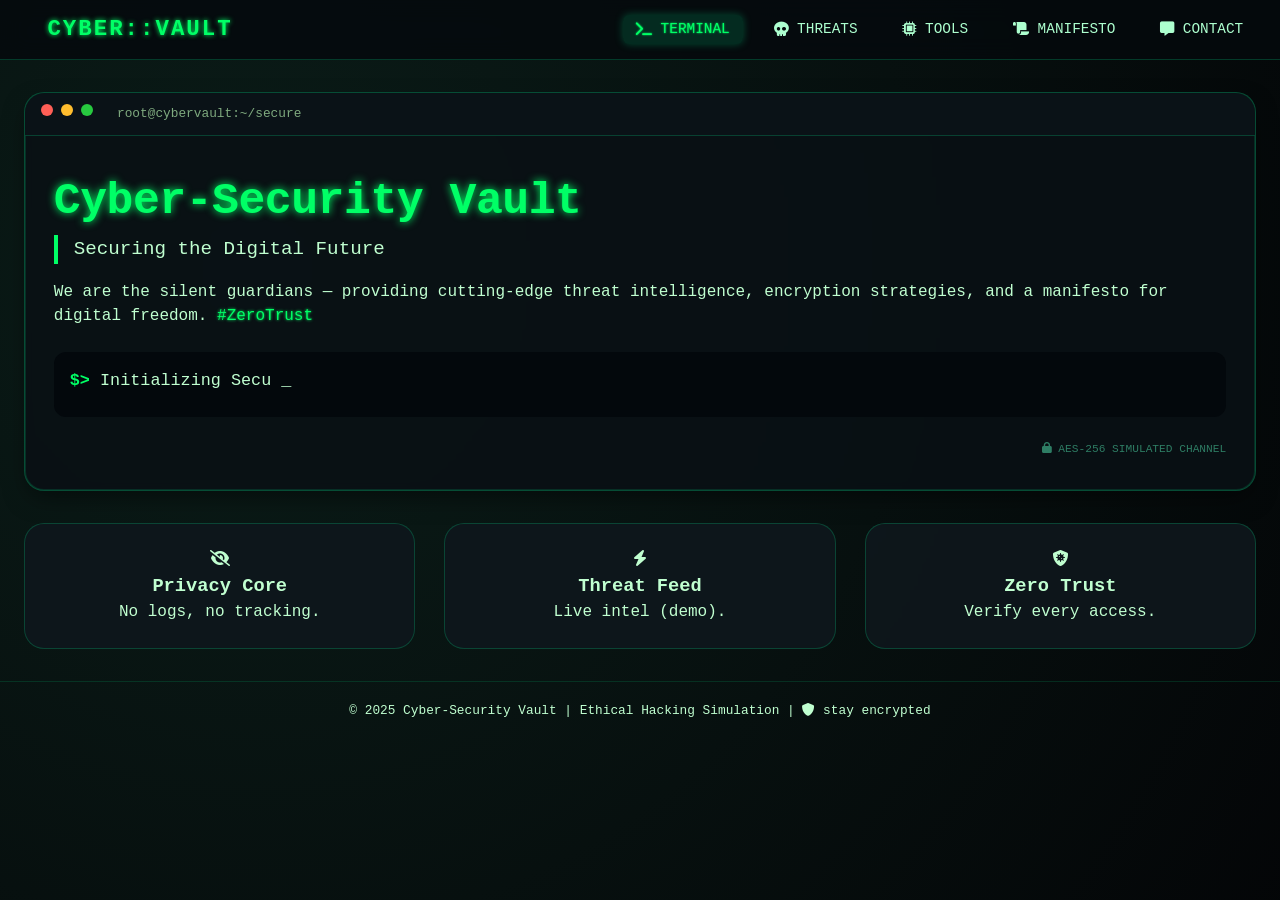
==== index.html @ 64dcb73d "first commit" ====
<!DOCTYPE html>
<html lang="en">
<head>
    <meta charset="UTF-8">
    <meta name="viewport" content="width=device-width, initial-scale=1.0, user-scalable=yes">
    <title>Cyber Vault | Terminal</title>
    <link rel="stylesheet" href="style.css">
    <link rel="stylesheet" href="https://cdnjs.cloudflare.com/ajax/libs/font-awesome/6.0.0-beta3/css/all.min.css">
</head>
<body>
    <div class="matrix-bg"></div>
    <nav class="neon-nav">
    <div class="nav-container">
        <div class="logo"><i class="fas fa-shield-haltered"></i> CYBER::VAULT</div>
            <ul class="nav-links">
                <li><a href="index.html" class="active"><i class="fas fa-terminal"></i> TERMINAL</a></li>
                <li><a href="threats.html"><i class="fas fa-skull"></i> THREATS</a></li>
                <li><a href="tools.html"><i class="fas fa-microchip"></i> TOOLS</a></li>
                <li><a href="manifesto.html"><i class="fas fa-scroll"></i> MANIFESTO</a></li>
                <li><a href="contact.html"><i class="fas fa-message"></i> CONTACT</a></li>
            </ul>
    </div>
  </nav>

<main class="container">
    <div class="terminal-card">
        <div class="terminal-header">
            <span class="dot red"></span><span class="dot yellow"></span><span class="dot green"></span>
            <span class="terminal-title">root@cybervault:~/secure</span>
        </div>
        <div class="terminal-body">
            <h1 class="glitch">Cyber-Security Vault</h1>
            <p class="tagline">Securing the Digital Future</p>
            <div class="intro">
                <p>We are the silent guardians — providing cutting-edge threat intelligence, encryption strategies, and a manifesto for digital freedom. <span class="neon">#ZeroTrust</span></p>
            </div>
            <div class="typewriter-area">
            <p>
                <span class="prompt">$></span>
                <span id="typed-text"></span>
                <span id="cursor" class="cursor">_</span>
            </p>
                <div id="access-message" class="access-granted"></div>
            </div>
            <div class="secure-badge">
                <i class="fas fa-lock"></i> AES-256 SIMULATED CHANNEL
            </div>
        </div>
    </div>

    <div class="feature-grid">
        <div class="feature-card"><i class="fas fa-eye-slash"></i><h3>Privacy Core</h3><p>No logs, no tracking.</p></div>
        <div class="feature-card"><i class="fas fa-bolt"></i><h3>Threat Feed</h3><p>Live intel (demo).</p></div>
        <div class="feature-card"><i class="fas fa-shield-virus"></i><h3>Zero Trust</h3><p>Verify every access.</p></div>
    </div>
</main>

<footer>
    <span>© 2025 Cyber-Security Vault | Ethical Hacking Simulation | <i class="fas fa-shield-alt"></i> stay encrypted</span>
</footer>
<script src="script.js"></script>
</body>
</html>
---- style.css ----
* {
  margin: 0;
  padding: 0;
  box-sizing: border-box;
}

body {
  background: #0a0c0f;
  font-family: 'Courier New', 'Fira Code', monospace;
  color: #c0ffd0;
  line-height: 1.5;
  position: relative;
}

.matrix-bg {
  position: fixed;
  top: 0;
  left: 0;
  width: 100%;
  height: 100%;
  background: radial-gradient(circle at 20% 30%, #0b1f1a, #030507);
  z-index: -2;
  opacity: 0.9;
}

.container {
  max-width: 1300px;
  margin: 2rem auto;
  padding: 0 1.5rem;
}

/* NEON NAV */
.neon-nav {
  background: #050a0ed9;
  backdrop-filter: blur(12px);
  border-bottom: 1px solid #00ff9933;
  padding: 0.8rem 0;
  position: sticky;
  top: 0;
  z-index: 100;
}

.nav-container {
  display: flex;
  justify-content: space-between;
  align-items: center;
  flex-wrap: wrap;
  max-width: 1300px;
  margin: 0 auto;
  padding: 0 1.5rem;
}

.logo {
  font-size: 1.4rem;
  font-weight: bold;
  letter-spacing: 2px;
  color: #0f6;
  text-shadow: 0 0 5px #0f6;
}

.logo i { margin-right: 8px; }
.nav-links {
  display: flex;
  gap: 1.2rem;
  list-style: none;
  flex-wrap: wrap;
}

.nav-links a {
  color: #adffcf;
  text-decoration: none;
  font-weight: 500;
  padding: 0.4rem 0.8rem;
  transition: 0.2s;
  border-radius: 6px;
  font-size: 0.9rem;
}
.nav-links a:hover, .nav-links a.active {
  background: #00ff9922;
  color: #0f6;
  box-shadow: 0 0 8px #00ff9944;
  text-shadow: 0 0 2px #0f6;
}
/* TERMINAL CARD */
.terminal-card {
  background: #0a1115e0;
  border: 1px solid #00ff9940;
  border-radius: 20px;
  backdrop-filter: blur(4px);
  box-shadow: 0 10px 25px -5px #00000080, 0 0 0 1px #00ff9922 inset;
  margin-bottom: 2rem;
}
.terminal-header {
  background: #0a1217;
  padding: 0.7rem 1rem;
  border-radius: 20px 20px 0 0;
  display: flex;
  gap: 8px;
  border-bottom: 1px solid #00ff9933;
}
.dot {
  height: 12px;
  width: 12px;
  border-radius: 50%;
  display: inline-block;
}
.red { background: #ff5f56; }
.yellow { background: #ffbd2e; }
.green { background: #27c93f; }
.terminal-title { margin-left: 1rem; color: #7faa7f; font-size: 0.8rem; }
.terminal-body { padding: 2rem 1.8rem; }
.glitch {
  font-size: 2.8rem;
  font-weight: 800;
  color: #0f6;
  text-shadow: 0 0 8px #0f6;
  letter-spacing: -0.5px;
}
.tagline { font-size: 1.2rem; margin-bottom: 1rem; border-left: 4px solid #0f6; padding-left: 1rem; }
.neon { color: #0f6; text-shadow: 0 0 3px; }
.typewriter-area { background: #03080c; padding: 1rem; border-radius: 12px; margin: 1.5rem 0; font-size: 1.05rem; }
.prompt { color: #0f6; font-weight: bold; }
.cursor { animation: blink 1s step-end infinite; font-weight: bold; }
@keyframes blink { 0%,100%{opacity:1;} 50%{opacity:0;} }
.access-granted { color: #6f6; font-weight: bold; margin-top: 0.5rem; letter-spacing: 1px; }
.secure-badge { text-align: right; font-size: 0.7rem; margin-top: 1rem; color: #2e7d64; }
.feature-grid, .card-grid {
  display: grid;
  grid-template-columns: repeat(auto-fit, minmax(220px, 1fr));
  gap: 1.8rem;
  margin: 2rem 0;
}
.feature-card, .threat-card, .tool-card {
  background: #0e171cee;
  border: 1px solid #00ff9933;
  border-radius: 20px;
  padding: 1.5rem;
  text-align: center;
  transition: all 0.25s ease;
  backdrop-filter: blur(2px);
}
.feature-card:hover, .threat-card:hover, .tool-card:hover {
  transform: translateY(-5px);
  border-color: #0f6;
  box-shadow: 0 0 16px #00ff9940;
  background: #0a191f;
}
.threat-card i, .tool-card i { color: #0f6; margin-bottom: 0.8rem; }
/*threats page*/
.page-title {
  font-size: 2rem;
  border-bottom: 2px dashed #0f6;
  display: inline-block;
  margin-bottom: 2rem;
  letter-spacing: -0.5px;
}
.blink-red {
  animation: pulseRed 1s infinite;
  background: #ff2a2a30;
  padding: 2px 8px;
  border-radius: 5px;
  font-size: 0.8rem;
}
@keyframes pulseRed { 0%{opacity:0.2;} 100%{opacity:1;text-shadow:0 0 4px red;} }
/* manifesto */
.manifesto-card {
  background: #0b1116;
  border-radius: 28px;
  padding: 2rem;
  border-left: 6px solid #0f6;
}
.blockquote-neon {
  background: #05100c;
  border-left: 5px solid #0f6;
  padding: 1.2rem;
  margin: 1.5rem 0;
  font-style: italic;
  font-size: 1.1rem;
  color: #bcffbc;
}
/* contact console form */
.terminal-form-card {
  background: #010a0fe0;
  border: 1px solid #0f6;
  border-radius: 24px;
  padding: 1.8rem;
}
.term-prompt-bar {
  background: #00000060;
  padding: 0.5rem 1rem;
  border-radius: 12px;
  margin-bottom: 1.8rem;
  font-family: monospace;
  color: #0f6;
}
.input-line {
  display: flex;
  align-items: baseline;
  gap: 12px;
  margin-bottom: 1.4rem;
  flex-wrap: wrap;
}
.prompt-sign { color: #0f6; font-weight: bold; font-size: 1.2rem; }
.input-line input, .input-line textarea {
  background: #0d1a1f;
  border: 1px solid #2b6b4e;
  padding: 10px 14px;
  border-radius: 12px;
  color: #c0ffc0;
  font-family: monospace;
  flex: 1;
  outline: none;
}
.input-line input:focus, .input-line textarea:focus { border-color: #0f6; box-shadow: 0 0 6px #0f6; }
.cmd-button {
  background: none;
  border: 1.5px solid #0f6;
  color: #0f6;
  padding: 10px 22px;
  font-family: monospace;
  font-weight: bold;
  border-radius: 40px;
  transition: 0.2s;
  margin-top: 12px;
  cursor: pointer;
}
.cmd-button:hover { background: #0f6; color: black; box-shadow: 0 0 14px #0f6; }
.feedback { margin-top: 1rem; color: #ada; }
footer {
  text-align: center;
  padding: 1.2rem;
  border-top: 1px solid #00ff9922;
  margin-top: 2rem;
  font-size: 0.8rem;
}
@media (max-width: 700px) {
  .nav-container { flex-direction: column; gap: 12px; }
  .glitch { font-size: 1.8rem; }
  .terminal-body { padding: 1rem; }
}
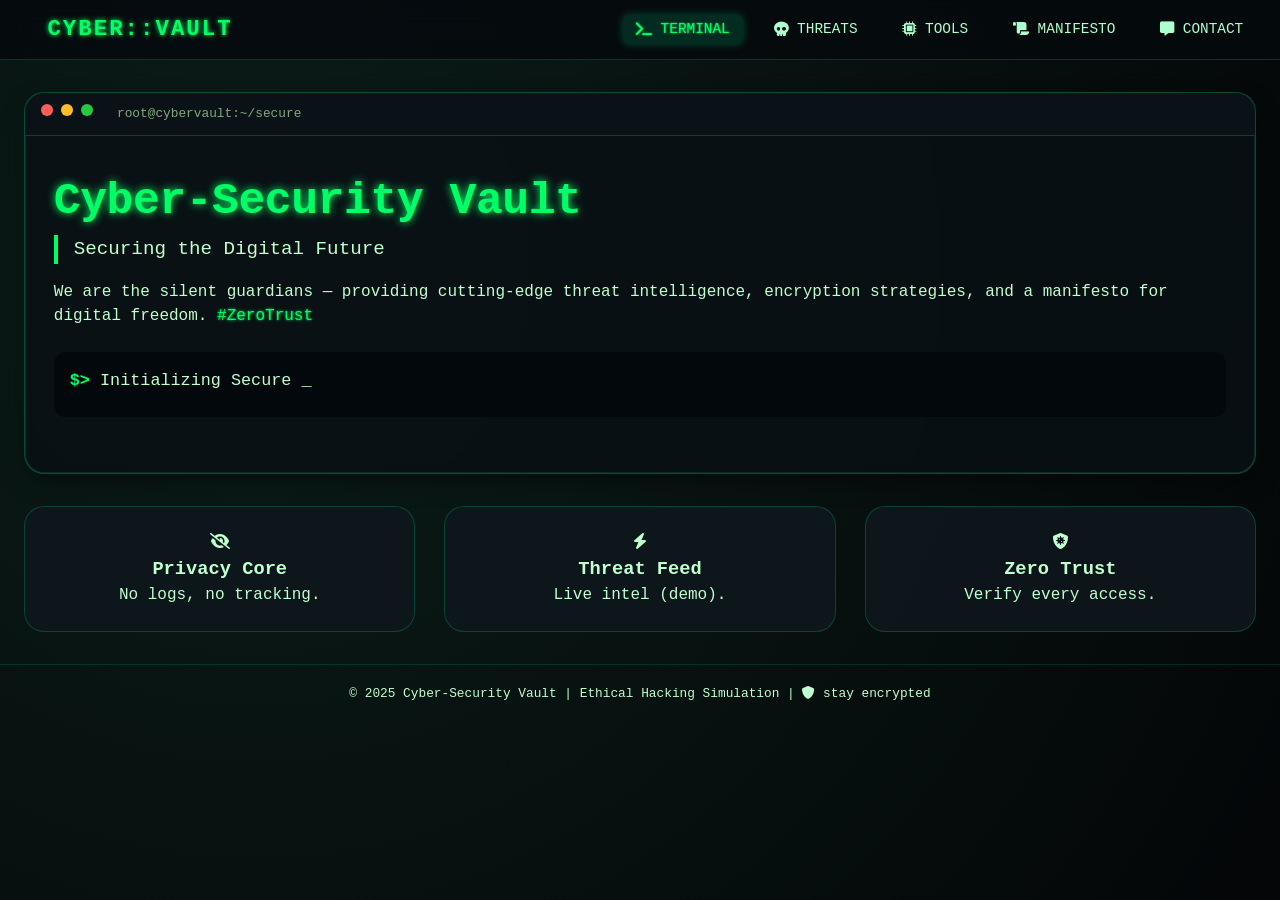
==== commit 2e351b14: "css modified deleting not working js parte" ====
--- a/index.html
+++ b/index.html
@@ -42,9 +42,6 @@
             </p>
                 <div id="access-message" class="access-granted"></div>
             </div>
-            <div class="secure-badge">
-                <i class="fas fa-lock"></i> AES-256 SIMULATED CHANNEL
-            </div>
         </div>
     </div>
 
--- a/style.css
+++ b/style.css
@@ -1,240 +1,319 @@
 * {
-  margin: 0;
-  padding: 0;
-  box-sizing: border-box;
+    margin: 0;
+    padding: 0;
+    box-sizing: border-box;
 }
 
 body {
-  background: #0a0c0f;
-  font-family: 'Courier New', 'Fira Code', monospace;
-  color: #c0ffd0;
-  line-height: 1.5;
-  position: relative;
+    background: #0a0c0f;
+    font-family: 'Courier New', 'Fira Code', monospace;
+    color: #c0ffd0;
+    line-height: 1.5;
+    position: relative;
 }
 
 .matrix-bg {
-  position: fixed;
-  top: 0;
-  left: 0;
-  width: 100%;
-  height: 100%;
-  background: radial-gradient(circle at 20% 30%, #0b1f1a, #030507);
-  z-index: -2;
-  opacity: 0.9;
+    position: fixed;
+    top: 0;
+    left: 0;
+    width: 100%;
+    height: 100%;
+    background: radial-gradient(circle at 20% 30%, #0b1f1a, #030507);
+    z-index: -2;
+    opacity: 0.9;
 }
 
 .container {
-  max-width: 1300px;
-  margin: 2rem auto;
-  padding: 0 1.5rem;
+    max-width: 1300px;
+    margin: 2rem auto;
+    padding: 0 1.5rem;
 }
 
 /* NEON NAV */
 .neon-nav {
-  background: #050a0ed9;
-  backdrop-filter: blur(12px);
-  border-bottom: 1px solid #00ff9933;
-  padding: 0.8rem 0;
-  position: sticky;
-  top: 0;
-  z-index: 100;
+    background: #050a0ed9;
+    backdrop-filter: blur(12px);
+    border-bottom: 1px solid #00ff9933;
+    padding: 0.8rem 0;
+    position: sticky;
+    top: 0;
+    z-index: 100;
 }
 
 .nav-container {
-  display: flex;
-  justify-content: space-between;
-  align-items: center;
-  flex-wrap: wrap;
-  max-width: 1300px;
-  margin: 0 auto;
-  padding: 0 1.5rem;
+    display: flex;
+    justify-content: space-between;
+    align-items: center;
+    flex-wrap: wrap;
+    max-width: 1300px;
+    margin: 0 auto;
+    padding: 0 1.5rem;
 }
 
 .logo {
-  font-size: 1.4rem;
-  font-weight: bold;
-  letter-spacing: 2px;
-  color: #0f6;
-  text-shadow: 0 0 5px #0f6;
-}
-
-.logo i { margin-right: 8px; }
+    font-size: 1.4rem;
+    font-weight: bold;
+    letter-spacing: 2px;
+    color: #0f6;
+    text-shadow: 0 0 5px #0f6;
+}
+
+.logo i { 
+    margin-right: 8px;
+}
 .nav-links {
-  display: flex;
-  gap: 1.2rem;
-  list-style: none;
-  flex-wrap: wrap;
+    display: flex;
+    gap: 1.2rem;
+    list-style: none;
+    flex-wrap: wrap;
 }
 
 .nav-links a {
-  color: #adffcf;
-  text-decoration: none;
-  font-weight: 500;
-  padding: 0.4rem 0.8rem;
-  transition: 0.2s;
-  border-radius: 6px;
-  font-size: 0.9rem;
+    color: #adffcf;
+    text-decoration: none;
+    font-weight: 500;
+    padding: 0.4rem 0.8rem;
+    transition: 0.2s;
+    border-radius: 6px;
+    font-size: 0.9rem;
 }
 .nav-links a:hover, .nav-links a.active {
-  background: #00ff9922;
-  color: #0f6;
-  box-shadow: 0 0 8px #00ff9944;
-  text-shadow: 0 0 2px #0f6;
+    background: #00ff9922;
+    color: #0f6;
+    box-shadow: 0 0 8px #00ff9944;
+    text-shadow: 0 0 2px #0f6;
 }
 /* TERMINAL CARD */
 .terminal-card {
-  background: #0a1115e0;
-  border: 1px solid #00ff9940;
-  border-radius: 20px;
-  backdrop-filter: blur(4px);
-  box-shadow: 0 10px 25px -5px #00000080, 0 0 0 1px #00ff9922 inset;
-  margin-bottom: 2rem;
+    background: #0a1115e0;
+    border: 1px solid #00ff9940;
+    border-radius: 20px;
+    backdrop-filter: blur(4px);
+    box-shadow: 0 10px 25px -5px #00000080, 0 0 0 1px #00ff9922 inset;
+    margin-bottom: 2rem;
 }
 .terminal-header {
-  background: #0a1217;
-  padding: 0.7rem 1rem;
-  border-radius: 20px 20px 0 0;
-  display: flex;
-  gap: 8px;
-  border-bottom: 1px solid #00ff9933;
+    background: #0a1217;
+    padding: 0.7rem 1rem;
+    border-radius: 20px 20px 0 0;
+    display: flex;
+    gap: 8px;
+    border-bottom: 1px solid #00ff9933;
 }
 .dot {
-  height: 12px;
-  width: 12px;
-  border-radius: 50%;
-  display: inline-block;
-}
-.red { background: #ff5f56; }
-.yellow { background: #ffbd2e; }
-.green { background: #27c93f; }
-.terminal-title { margin-left: 1rem; color: #7faa7f; font-size: 0.8rem; }
-.terminal-body { padding: 2rem 1.8rem; }
+    height: 12px;
+    width: 12px;
+    border-radius: 50%;
+    display: inline-block;
+}
+.red { 
+    background: #ff5f56;
+}
+.yellow { 
+    background: #ffbd2e; 
+}
+.green { 
+    background: #27c93f; 
+}
+.terminal-title { 
+    margin-left: 1rem;
+    color: #7faa7f; 
+    font-size: 0.8rem; 
+}
+.terminal-body { 
+    padding: 2rem 1.8rem;
+}
 .glitch {
-  font-size: 2.8rem;
-  font-weight: 800;
-  color: #0f6;
-  text-shadow: 0 0 8px #0f6;
-  letter-spacing: -0.5px;
-}
-.tagline { font-size: 1.2rem; margin-bottom: 1rem; border-left: 4px solid #0f6; padding-left: 1rem; }
-.neon { color: #0f6; text-shadow: 0 0 3px; }
-.typewriter-area { background: #03080c; padding: 1rem; border-radius: 12px; margin: 1.5rem 0; font-size: 1.05rem; }
-.prompt { color: #0f6; font-weight: bold; }
-.cursor { animation: blink 1s step-end infinite; font-weight: bold; }
-@keyframes blink { 0%,100%{opacity:1;} 50%{opacity:0;} }
-.access-granted { color: #6f6; font-weight: bold; margin-top: 0.5rem; letter-spacing: 1px; }
-.secure-badge { text-align: right; font-size: 0.7rem; margin-top: 1rem; color: #2e7d64; }
+    font-size: 2.8rem;
+    font-weight: 800;
+    color: #0f6;
+    text-shadow: 0 0 8px #0f6;
+    letter-spacing: -0.5px;
+}
+.tagline { 
+    font-size: 1.2rem;
+    margin-bottom: 1rem; 
+    border-left: 4px solid #0f6; 
+    padding-left: 1rem; 
+}
+.neon { 
+    color: #0f6; 
+    text-shadow: 0 0 3px; 
+}
+.typewriter-area { 
+    background: #03080c; 
+    padding: 1rem; 
+    border-radius: 12px; 
+    margin: 1.5rem 0; 
+    font-size: 1.05rem; 
+}
+.prompt { 
+    color: #0f6; 
+    font-weight: bold;
+}
+.cursor { 
+    animation: blink 1s step-end infinite; 
+    font-weight: bold; 
+}
+@keyframes blink { 
+    0%,
+    100%{opacity:1;
+    } 
+    50%{opacity:0;
+    } 
+}
+.access-granted { 
+    color: #6f6;
+    font-weight: bold; 
+    margin-top: 0.5rem; 
+    letter-spacing: 1px; 
+}
+
 .feature-grid, .card-grid {
-  display: grid;
-  grid-template-columns: repeat(auto-fit, minmax(220px, 1fr));
-  gap: 1.8rem;
-  margin: 2rem 0;
+    display: grid;
+    grid-template-columns: repeat(auto-fit, minmax(220px, 1fr));
+    gap: 1.8rem;
+    margin: 2rem 0;
 }
 .feature-card, .threat-card, .tool-card {
-  background: #0e171cee;
-  border: 1px solid #00ff9933;
-  border-radius: 20px;
-  padding: 1.5rem;
-  text-align: center;
-  transition: all 0.25s ease;
-  backdrop-filter: blur(2px);
+    background: #0e171cee;
+    border: 1px solid #00ff9933;
+    border-radius: 20px;
+    padding: 1.5rem;
+    text-align: center;
+    transition: all 0.25s ease;
+    backdrop-filter: blur(2px);
 }
 .feature-card:hover, .threat-card:hover, .tool-card:hover {
-  transform: translateY(-5px);
-  border-color: #0f6;
-  box-shadow: 0 0 16px #00ff9940;
-  background: #0a191f;
-}
-.threat-card i, .tool-card i { color: #0f6; margin-bottom: 0.8rem; }
+    transform: translateY(-5px);
+    border-color: #0f6;
+    box-shadow: 0 0 16px #00ff9940;
+    background: #0a191f;
+}
+.threat-card i, .tool-card i { 
+    color: #0f6;
+    margin-bottom: 0.8rem; 
+}
+
 /*threats page*/
 .page-title {
-  font-size: 2rem;
-  border-bottom: 2px dashed #0f6;
-  display: inline-block;
-  margin-bottom: 2rem;
-  letter-spacing: -0.5px;
+    font-size: 2rem;
+    border-bottom: 2px dashed #0f6;
+    display: inline-block;
+    margin-bottom: 2rem;
+    letter-spacing: -0.5px;
 }
 .blink-red {
-  animation: pulseRed 1s infinite;
-  background: #ff2a2a30;
-  padding: 2px 8px;
-  border-radius: 5px;
-  font-size: 0.8rem;
-}
-@keyframes pulseRed { 0%{opacity:0.2;} 100%{opacity:1;text-shadow:0 0 4px red;} }
+    animation: pulseRed 1s infinite;
+    background: #ff2a2a30;
+    padding: 2px 8px;
+    border-radius: 5px;
+    font-size: 0.8rem;
+}
+@keyframes pulseRed { 
+    0%{
+      opacity:0.2;
+    } 
+    100%{
+      opacity:1;
+      text-shadow:0 0 4px red;
+    }
+}
+
 /* manifesto */
 .manifesto-card {
-  background: #0b1116;
-  border-radius: 28px;
-  padding: 2rem;
-  border-left: 6px solid #0f6;
+    background: #0b1116;
+    border-radius: 28px;
+    padding: 2rem;
+    border-left: 6px solid #0f6;
 }
 .blockquote-neon {
-  background: #05100c;
-  border-left: 5px solid #0f6;
-  padding: 1.2rem;
-  margin: 1.5rem 0;
-  font-style: italic;
-  font-size: 1.1rem;
-  color: #bcffbc;
+    background: #05100c;
+    border-left: 5px solid #0f6;
+    padding: 1.2rem;
+    margin: 1.5rem 0;
+    font-style: italic;
+    font-size: 1.1rem;
+    color: #bcffbc;
 }
 /* contact console form */
 .terminal-form-card {
-  background: #010a0fe0;
-  border: 1px solid #0f6;
-  border-radius: 24px;
-  padding: 1.8rem;
+    background: #010a0fe0;
+    border: 1px solid #0f6;
+    border-radius: 24px;
+    padding: 1.8rem;
 }
 .term-prompt-bar {
-  background: #00000060;
-  padding: 0.5rem 1rem;
-  border-radius: 12px;
-  margin-bottom: 1.8rem;
-  font-family: monospace;
-  color: #0f6;
+    background: #00000060;
+    padding: 0.5rem 1rem;
+    border-radius: 12px;
+    margin-bottom: 1.8rem;
+    font-family: monospace;
+    color: #0f6;
 }
 .input-line {
-  display: flex;
-  align-items: baseline;
-  gap: 12px;
-  margin-bottom: 1.4rem;
-  flex-wrap: wrap;
-}
-.prompt-sign { color: #0f6; font-weight: bold; font-size: 1.2rem; }
+    display: flex;
+    align-items: baseline;
+    gap: 12px;
+    margin-bottom: 1.4rem;
+    flex-wrap: wrap;
+}
+.prompt-sign { 
+    color: #0f6; 
+    font-weight: bold; 
+    font-size: 1.2rem; 
+}
 .input-line input, .input-line textarea {
-  background: #0d1a1f;
-  border: 1px solid #2b6b4e;
-  padding: 10px 14px;
-  border-radius: 12px;
-  color: #c0ffc0;
-  font-family: monospace;
-  flex: 1;
-  outline: none;
-}
-.input-line input:focus, .input-line textarea:focus { border-color: #0f6; box-shadow: 0 0 6px #0f6; }
+    background: #0d1a1f;
+    border: 1px solid #2b6b4e;
+    padding: 10px 14px;
+    border-radius: 12px;
+    color: #c0ffc0;
+    font-family: monospace;
+    flex: 1;
+    outline: none;
+}
+.input-line input:focus, .input-line textarea:focus { 
+    border-color: #0f6; 
+    box-shadow: 0 0 6px #0f6; 
+}
 .cmd-button {
-  background: none;
-  border: 1.5px solid #0f6;
-  color: #0f6;
-  padding: 10px 22px;
-  font-family: monospace;
-  font-weight: bold;
-  border-radius: 40px;
-  transition: 0.2s;
-  margin-top: 12px;
-  cursor: pointer;
-}
-.cmd-button:hover { background: #0f6; color: black; box-shadow: 0 0 14px #0f6; }
-.feedback { margin-top: 1rem; color: #ada; }
+    background: none;
+    border: 1.5px solid #0f6;
+    color: #0f6;
+    padding: 10px 22px;
+    font-family: monospace;
+    font-weight: bold;
+    border-radius: 40px;
+    transition: 0.2s;
+    margin-top: 12px;
+    cursor: pointer;
+}
+.cmd-button:hover { 
+    background: #0f6; 
+    color: black; 
+    box-shadow: 0 0 14px #0f6; 
+}
+.feedback { 
+    margin-top: 1rem; 
+    color: #ada; 
+}
 footer {
-  text-align: center;
-  padding: 1.2rem;
-  border-top: 1px solid #00ff9922;
-  margin-top: 2rem;
-  font-size: 0.8rem;
+    text-align: center;
+    padding: 1.2rem;
+    border-top: 1px solid #00ff9922;
+    margin-top: 2rem;
+    font-size: 0.8rem;
 }
 @media (max-width: 700px) {
-  .nav-container { flex-direction: column; gap: 12px; }
-  .glitch { font-size: 1.8rem; }
-  .terminal-body { padding: 1rem; }
+.nav-container { 
+    flex-direction: column; 
+    gap: 12px; 
+}
+.glitch { 
+    font-size: 1.8rem; 
+}
+.terminal-body { 
+    padding: 1rem; 
+}
 }
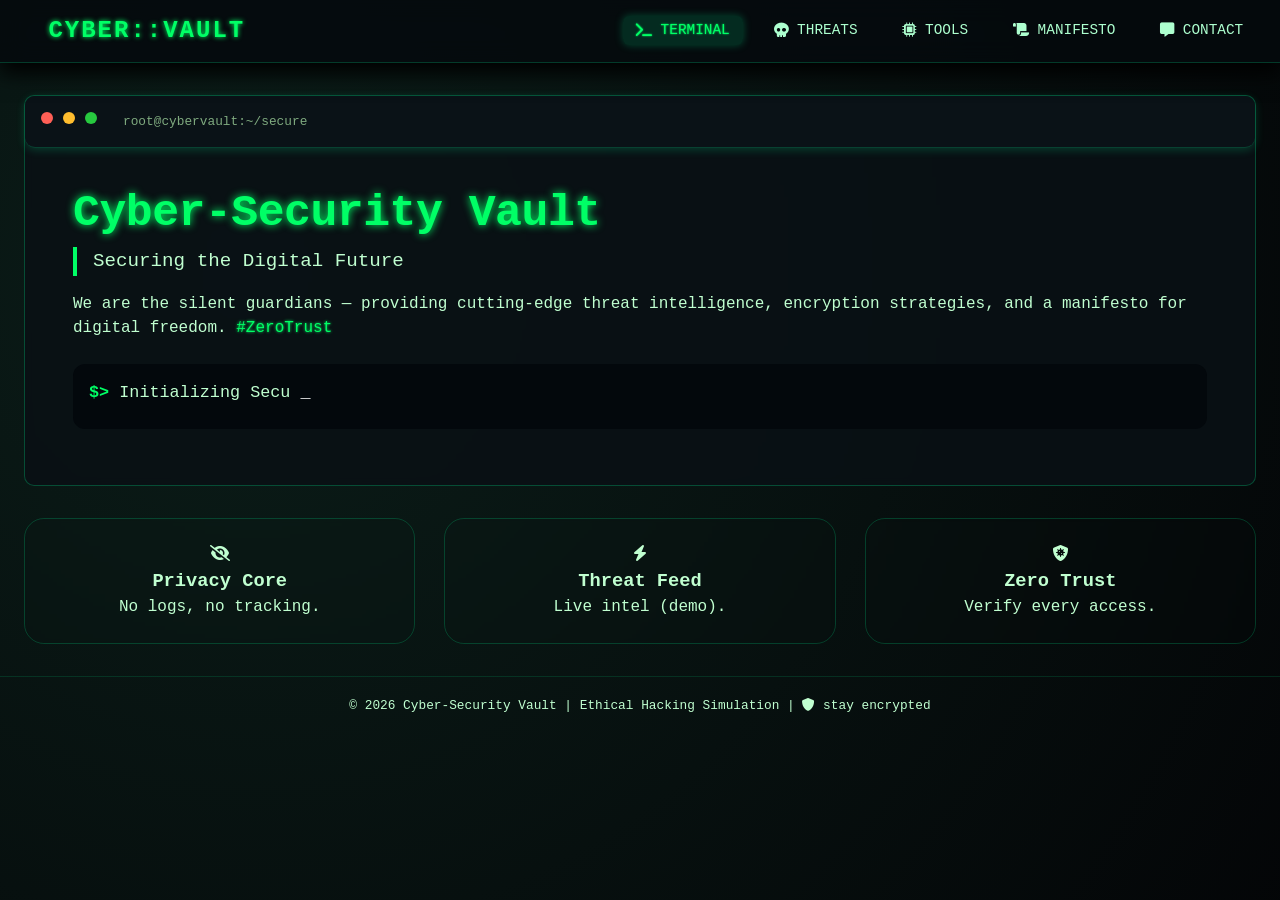
==== commit 69ae4994: "add menu icon and make the website compatible with the phones ,add logos on all pages" ====
--- a/index.html
+++ b/index.html
@@ -19,6 +19,11 @@
                 <li><a href="manifesto.html"><i class="fas fa-scroll"></i> MANIFESTO</a></li>
                 <li><a href="contact.html"><i class="fas fa-message"></i> CONTACT</a></li>
             </ul>
+            <button class="menu-icon">
+                <span class="bar"></span>
+                <span class="bar"></span>
+                <span class="bar"></span>
+            </button>
     </div>
   </nav>
 
@@ -46,14 +51,26 @@
     </div>
 
     <div class="feature-grid">
-        <div class="feature-card"><i class="fas fa-eye-slash"></i><h3>Privacy Core</h3><p>No logs, no tracking.</p></div>
-        <div class="feature-card"><i class="fas fa-bolt"></i><h3>Threat Feed</h3><p>Live intel (demo).</p></div>
-        <div class="feature-card"><i class="fas fa-shield-virus"></i><h3>Zero Trust</h3><p>Verify every access.</p></div>
+        <div class="feature-card">
+            <i class="fas fa-eye-slash"></i>
+            <h3>Privacy Core</h3>
+            <p>No logs, no tracking.</p>
+        </div>
+        <div class="feature-card">
+            <i class="fas fa-bolt"></i>
+            <h3>Threat Feed</h3>
+            <p>Live intel (demo).</p>
+        </div>
+        <div class="feature-card">
+            <i class="fas fa-shield-virus"></i>
+            <h3>Zero Trust</h3>
+            <p>Verify every access.</p>
+        </div>
     </div>
 </main>
 
 <footer>
-    <span>© 2025 Cyber-Security Vault | Ethical Hacking Simulation | <i class="fas fa-shield-alt"></i> stay encrypted</span>
+    <span>© 2026 Cyber-Security Vault | Ethical Hacking Simulation | <i class="fas fa-shield-alt"></i> stay encrypted</span>
 </footer>
 <script src="script.js"></script>
 </body>
--- a/style.css
+++ b/style.css
@@ -38,6 +38,7 @@
     position: sticky;
     top: 0;
     z-index: 100;
+    box-shadow: 0 10px 20px black ;
 }
 
 .nav-container {
@@ -47,15 +48,32 @@
     flex-wrap: wrap;
     max-width: 1300px;
     margin: 0 auto;
-    padding: 0 1.5rem;
+    padding: 0 1.5rem;    
 }
 
 .logo {
-    font-size: 1.4rem;
+    font-size: 1.5rem;
     font-weight: bold;
     letter-spacing: 2px;
     color: #0f6;
     text-shadow: 0 0 5px #0f6;
+}
+
+.menu-icon{
+    display: none;
+    background: transparent;
+    padding: 10px;
+    border: none;
+    cursor: pointer;
+}
+
+.bar{
+    display: block;
+    width: 25px;
+    height: 3px;
+    margin: 5px;
+    background: #fff;
+    transition: all 0.3s ease-in-out;
 }
 
 .logo i { 
@@ -77,29 +95,33 @@
     border-radius: 6px;
     font-size: 0.9rem;
 }
+
 .nav-links a:hover, .nav-links a.active {
     background: #00ff9922;
     color: #0f6;
     box-shadow: 0 0 8px #00ff9944;
     text-shadow: 0 0 2px #0f6;
 }
+
 /* TERMINAL CARD */
 .terminal-card {
     background: #0a1115e0;
     border: 1px solid #00ff9940;
-    border-radius: 20px;
+    border-radius: 10px;
     backdrop-filter: blur(4px);
-    box-shadow: 0 10px 25px -5px #00000080, 0 0 0 1px #00ff9922 inset;
     margin-bottom: 2rem;
 }
+
 .terminal-header {
     background: #0a1217;
-    padding: 0.7rem 1rem;
-    border-radius: 20px 20px 0 0;
+    padding: 1rem;
+    border-radius: 10px;
     display: flex;
-    gap: 8px;
+    gap: 10px;
     border-bottom: 1px solid #00ff9933;
-}
+    box-shadow: 0px 2px 10px #00ff9933;
+}
+/*dots red - yellow -green */
 .dot {
     height: 12px;
     width: 12px;
@@ -115,14 +137,18 @@
 .green { 
     background: #27c93f; 
 }
+
 .terminal-title { 
     margin-left: 1rem;
     color: #7faa7f; 
     font-size: 0.8rem; 
 }
+
 .terminal-body { 
-    padding: 2rem 1.8rem;
-}
+    padding: 2rem 3rem;
+}
+
+/* the lighting effect on Cyber-Security Vault*/
 .glitch {
     font-size: 2.8rem;
     font-weight: 800;
@@ -130,16 +156,19 @@
     text-shadow: 0 0 8px #0f6;
     letter-spacing: -0.5px;
 }
+
 .tagline { 
     font-size: 1.2rem;
     margin-bottom: 1rem; 
     border-left: 4px solid #0f6; 
     padding-left: 1rem; 
 }
+
 .neon { 
     color: #0f6; 
     text-shadow: 0 0 3px; 
 }
+
 .typewriter-area { 
     background: #03080c; 
     padding: 1rem; 
@@ -147,26 +176,31 @@
     margin: 1.5rem 0; 
     font-size: 1.05rem; 
 }
+
 .prompt { 
     color: #0f6; 
     font-weight: bold;
 }
+
 .cursor { 
-    animation: blink 1s step-end infinite; 
-    font-weight: bold; 
-}
+    animation: blink 1.2s step-end infinite; 
+    font-weight: bold;
+    color: white;
+}
+
 @keyframes blink { 
-    0%,
-    100%{opacity:1;
+    100%{
+      opacity:1;
     } 
-    50%{opacity:0;
+    50%{
+      opacity:0;
     } 
 }
 .access-granted { 
     color: #6f6;
     font-weight: bold; 
     margin-top: 0.5rem; 
-    letter-spacing: 1px; 
+    letter-spacing: 1px;
 }
 
 .feature-grid, .card-grid {
@@ -175,8 +209,8 @@
     gap: 1.8rem;
     margin: 2rem 0;
 }
+
 .feature-card, .threat-card, .tool-card {
-    background: #0e171cee;
     border: 1px solid #00ff9933;
     border-radius: 20px;
     padding: 1.5rem;
@@ -190,9 +224,10 @@
     box-shadow: 0 0 16px #00ff9940;
     background: #0a191f;
 }
+
 .threat-card i, .tool-card i { 
     color: #0f6;
-    margin-bottom: 0.8rem; 
+    height: 10vh;
 }
 
 /*threats page*/
@@ -204,7 +239,7 @@
     letter-spacing: -0.5px;
 }
 .blink-red {
-    animation: pulseRed 1s infinite;
+    animation: pulseRed 1.2s infinite;
     background: #ff2a2a30;
     padding: 2px 8px;
     border-radius: 5px;
@@ -212,11 +247,11 @@
 }
 @keyframes pulseRed { 
     0%{
-      opacity:0.2;
+      opacity:0.3;
     } 
     100%{
       opacity:1;
-      text-shadow:0 0 4px red;
+      text-shadow:0px 0px 10px red;
     }
 }
 
@@ -227,6 +262,7 @@
     padding: 2rem;
     border-left: 6px solid #0f6;
 }
+
 .blockquote-neon {
     background: #05100c;
     border-left: 5px solid #0f6;
@@ -236,6 +272,7 @@
     font-size: 1.1rem;
     color: #bcffbc;
 }
+
 /* contact console form */
 .terminal-form-card {
     background: #010a0fe0;
@@ -243,6 +280,7 @@
     border-radius: 24px;
     padding: 1.8rem;
 }
+
 .term-prompt-bar {
     background: #00000060;
     padding: 0.5rem 1rem;
@@ -251,6 +289,7 @@
     font-family: monospace;
     color: #0f6;
 }
+
 .input-line {
     display: flex;
     align-items: baseline;
@@ -258,11 +297,13 @@
     margin-bottom: 1.4rem;
     flex-wrap: wrap;
 }
+
 .prompt-sign { 
     color: #0f6; 
     font-weight: bold; 
     font-size: 1.2rem; 
 }
+
 .input-line input, .input-line textarea {
     background: #0d1a1f;
     border: 1px solid #2b6b4e;
@@ -305,15 +346,83 @@
     margin-top: 2rem;
     font-size: 0.8rem;
 }
-@media (max-width: 700px) {
-.nav-container { 
-    flex-direction: column; 
-    gap: 12px; 
-}
+
+@media (max-width: 768px) {
+
 .glitch { 
     font-size: 1.8rem; 
 }
+
+.neon-nav{
+    backdrop-filter: none;
+}
+
+.nav-container .nav-links{
+    display: none;
+    position: absolute;
+    flex-direction: column;
+    align-items: flex-end;
+    gap: 1.7rem ;
+    height: 100vh;
+    width: 200px;
+    top: 0;
+    right: 0;
+    padding: 5rem 1.5rem;
+    box-shadow: 0 10px 10px black;
+    backdrop-filter: blur(14px);
+}
+
+.nav-container .nav-links.active {
+    display: flex;
+}
+
+.menu-icon{
+    display: block;
+    z-index: 100;
+}
+
+.menu-icon span{
+    background-color: white;
+}
+
+.nav-container .menu-icon.active{
+  display: block;
+}
+
+/*the icon menu transation*/
+.menu-icon.active .bar:nth-child(2){
+  opacity: 0;
+}
+
+.menu-icon.active .bar:nth-child(1){
+  transform: translateY(8px) rotate(45deg);
+}
+
+.menu-icon.active .bar:nth-child(3){
+  transform: translateY(-8px) rotate(-45deg);
+}
+
+.tool-card ,.threat-card{
+    font-size: 1.2em;
+    flex-direction: column;
+    height: 40vh;
+}
+
 .terminal-body { 
-    padding: 1rem; 
+    padding: 2rem; 
+}
+
+.feature-grid{
+  display: flex;
+  flex-direction: column;
+}
+
+.feature-card{
+  display: flex;
+  flex-direction : column;
+  position: relative;
+  padding: 40px;
+  align-items: center;
+  height: 25vh;
 }
 }
